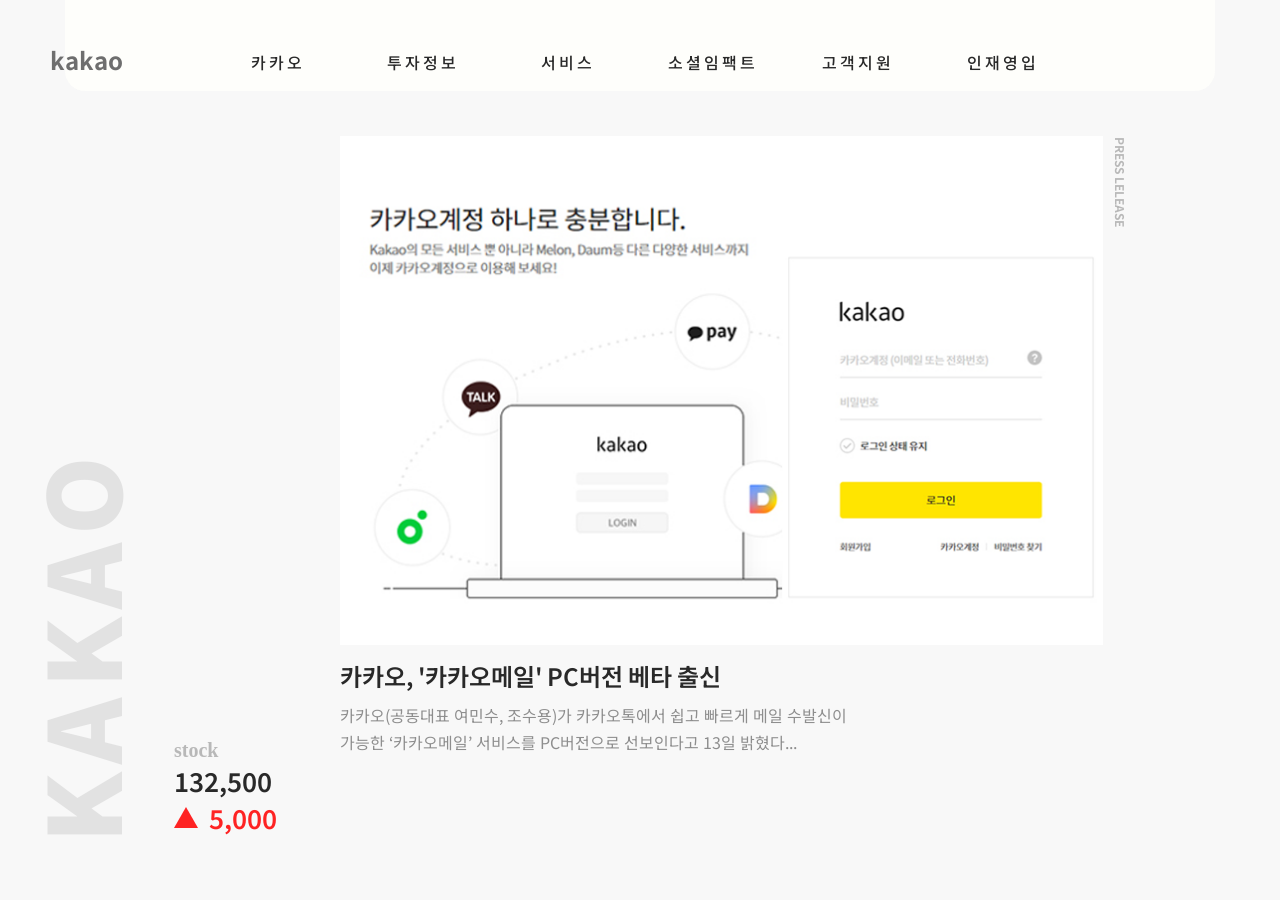
==== src/work/work_1/index.html @ d7a2483f "Add View link" ====
<!DOCTYPE html>
<html lang="en">
<head>
    <meta charset="UTF-8">
    <meta name="viewport" content="width=device-width, initial-scale=1.0">
    <link href="https://fonts.googleapis.com/css2?family=Noto+Sans+KR:wght@400;500;700;900&display=swap" rel="stylesheet">
    <link rel="stylesheet" href="css/default.css" type="text/css">
    <link rel="stylesheet" href="css/style.css" type="text/css">
    <script src="https://ajax.googleapis.com/ajax/libs/jquery/3.4.1/jquery.min.js"></script>
    <script src="script/data.js"></script>
    <script src="script/menu.js"></script>
    <script src="script/script.js"></script>
    <title></title>
</head>
<body>
    <container>
        <nav class = "menu_cont">
            <a href="javascript:void(0)" class="logo">
                <span>kakao</span>
            </a>
            <div class="menu_wrap">
                <ul class="menu_set">
                    <!-- Add menu tag -->
                </ul>
                <div class="menu_bg"></div>
            </div>
        </nav>
        <div class="main_cont">
            <div class="main_wrap">
                <section class = "tit_cont cont">
                    <div class="tit_wrap">
                        <span>KAKAO</span>
                    </div>
                    <div class="stok_wrap">
                        <div class="stok_txt_wrap">
                            <h1>stock</h1>
                            <span class = "ret">132,500</span>
                            <span class = "chg">5,000</span>
                        </div>
                    </div>
                </section>
                <section class = "pres_cont cont">
                    <div class="pres_wrap">
                        <div class="img_wrap">
                            <a href="javascript:void(0)">
                                <div class = "img_pres"></div>
                            </a>
                            <span class = "txt_pres">PRESS LELEASE</span>
                        </div>
                        <div class="txt_wrap">
                            <a href="javascript:void(0)">
                                <span class = "txt_tit">카카오, '카카오메일' PC버전 베타 출신</span>
                                <span class = "txt_det">
                                    카카오(공동대표 여민수, 조수용)가 카카오톡에서 쉽고 빠르게 메일 수발신이<br>
                                    가능한  ‘카카오메일’ 서비스를 PC버전으로 선보인다고 13일 밝혔다...</span>
                            </a>
                        </div>
                    </div>
                </section>
                <section class = "ser_tech_cont cont">
                    <div class="left_cont rl_cont">
                        <a href="javascript:void(0)">
                            <div class="ser_img1"></div>
                            <div class="ser_img2">
                                <div class="dia_wrap">
                                    <img class = "dia1" src="./img/dia1.png" alt="Dialog_1">
                                    <img class = "dia2" src="./img/dia2.png" alt="Dialog_2">
                                    <img class = "dia3" src="./img/dia3.png" alt="Dialog_3">
                                    <img class = "dia4" src="./img/dia4.png" alt="Dialog_4">
                                </div>
                            </div>
                        </a>
                        <span class = "txt_ser">SERVICE</span>
                    </div>
                    <div class="right_cont rl_cont">
                        <div class="right_wrap">
                            <div class="ser_txt_cont">
                                <div class="ser_txt">
                                    <a href="javascript:void(0)">
                                        <h1>사람과 세상, 그 이상을 연결하는 카톡</h1>
                                        <span>채팅은 물론 일정 관리, 송금, #검색 등 다양한 기능을<br>
                                            제공하는 카카오톡은 우리의 생활을 보다 편리하게 만들<br>
                                            어 주고 있습니다. 카카오톡을 통해 세상의 정보와 즐길<br>
                                            거리에 보다 가까이 ...</span>
                                    </a>
                                </div>
                            </div>
                            <div class="tech_cont">
                                <a href="javascript:void(0)">
                                    <h1 class = "tit">새로워진 카카오 tech를 소개합니다.</h1>
                                    <div class="tech_img">
                                        <div class="left ">
                                            <div class="top ">
                                                <div class="box ico1">
                                                    <div class="icon"></div>
                                                </div>
                                                <div class="box ico2">
                                                    <div class="icon"></div>
                                                </div>
                                            </div>
                                            <div class="bot ">
                                                <div class="icon">
                                                    <h1>innovating<br>by kakao</h1>
                                                </div>
                                            </div>
                                        </div>
                                        <div class="right ">
                                            <div class="icon">
                                                <div class="bg"></div>
                                            </div>
                                        </div>
                                    </div>
                                </a>
                                <span class = "txt_tech">TECH</span>
                            </div>
                        </div>
                    </div>
                </section>
                <section class = "soc_pri_cont cont">
                    <div class="soc_pri_wrap">
                        <div class="soc_cont">
                            <a href="javascript:void(0)">
                                <div class="img_soc"></div>
                                <div class="soc_txt">
                                    <h1>세계 행복의 날 기념, 같이가치 ‘안녕하세요’ 캠페인을 소개합니다.</h1>
                                    <span>'세계 행복의 날'이라는 기념일을 들어보신 적 있나요? 2012년 국제연합(UN)이 모든 사람들이 행복하게 살 수 있도록 전 세계가 함께<br>
                                        노력하자는 취지로 매년 3월 20일을 '세계 행복의 날'로 정했는데요...</span>
                                </div>
                            </a>
                            <div class="txt_soc">SOCIAL IMPACT</div>
                        </div>
                        <div class="pri_cont">
                            <a href="javascript:void(0)">
                                <div class="pri_txt">카카오는 데이터의 연결과 보호의 균형을<br>
                                    위해 언제나 최선을 다하겠습니다.</div>
                            </a>
                        </div>
                    </div>
                </section>
            </div>
        </div>
    </container>
</body>
</html>
---- src/work/work_1/css/default.css ----
.testline{border: 1px solid #f00;}
*{padding: 0; margin: 0; box-sizing: border-box;}

a,
a:link,
a:visited,
a:hover {color: #000; text-decoration: none; display: block;}

a.off{cursor: default;}

ul,
li{list-style: none;}

/* Center Align(position : absolute) */
.align_center{top: 0; bottom: 0; left: 0; right: 0; margin: auto;}
---- src/work/work_1/css/style.css ----
.line{border: 1px solid red;}
html{ scroll-behavior: smooth; height: 100%;}
body{ background: #f8f8f8; overflow: hidden; height: 100%;}
span{font-family: 'Noto Sans KR', sans-serif;}

/* menu */
.menu_cont{position: fixed; width: 100%; z-index: 20;}
.menu_cont .logo{display: block; position: absolute; left: 0; bottom: -7px; padding-left: 50px;}
.menu_cont .logo > span{font-family: 'Noto Sans KR', sans-serif; font-size: 1.5rem; color: #6e6e6e; font-weight: bold;}
.menu_cont .menu_wrap{width: 870px; min-width: 570px; height: 70px; margin: 0 auto; position: relative;}
.menu_cont .menu_wrap .menu_set{display: flex; width: 100%; height: 90px; padding-top: 30px;}
.menu_cont .menu_wrap .menu_set > li{display: inline-block; flex: 1; }
.menu_cont .menu_wrap .menu_set > li::before{content: ""; height: 1px; width: 140px; position: absolute; transform: translateX(-50%); left: 50%; bottom: 0;}
.menu_cont .menu_wrap .menu_set > li > a{display: block; position: relative; text-align: center; padding: 20px 0;}
.menu_cont .menu_wrap .menu_set > li > a > span{color: #292929; font-size: 1rem; font-weight: 500; letter-spacing: 3px;}
.menu_cont .menu_wrap .menu_set > li > .dept2{display: flex; position: absolute; width: 1150px; left: 50%; top: 90px; height: 0px; 
     transform: translateX(-50%); min-width: 760px; display: none; overflow: hidden; transition: height .2s;}
.menu_cont .menu_wrap .menu_set > li.on > .dept2{display: flex;}
.menu_cont .menu_wrap .menu_set > li > .dept2 > li{display: block; flex: 1;}
.menu_cont .menu_wrap .menu_set > li > .dept2 > li > a{position: relative; text-align: center; padding: 15px 0; cursor: default;}
.menu_cont .menu_wrap .menu_set > li > .dept2 > li > a > span{color: #292929; font-size: 0.93rem; font-weight: 500; letter-spacing: 3px;}
.menu_cont .menu_wrap .menu_set > li > .dept2 > li > .dept3 > li > a{position: relative; padding: 5px 0; text-align: center;}
.menu_cont .menu_wrap .menu_set > li > .dept2 > li > .dept3 > li > a > span{color: #808080; font-size: 0.87rem; font-weight: 500; letter-spacing: 3px; transition: all .3s;}
.menu_cont .menu_wrap .menu_set > li > .dept2 > li > .dept3 > li > a > span:hover{border-bottom: 1px solid #292929; color: #292929;}
.menu_cont .menu_wrap .menu_bg{width: 1150px; height: 91px; position: absolute; left: 50%; top: 0; z-index: -5;  background: #fefefb;
     border-radius: 0 0 20px 20px; transform: translateX(-50%); opacity: 0.9; min-width: 760px; transition: height .2s;}

.menu_cont .menu_wrap .menu_set > li > a::before{content: '';display: block; visibility: hidden; position : absolute; top: 0; left: 50%; transform: translateX(-50%); width: 0; height: 90%; border-bottom: 3px solid #292929; transition: width .3s;}
.menu_cont .menu_wrap .menu_set > li.on > a::before{width: 100%; visibility: visible;}

/* main container */
.main_cont{width: 100%; height: 100%; overflow: auto;}
.main_cont .main_wrap{width: 3600px; height: 100%; min-height: 856px; position: relative;}
/* .main_cont .main_wrap::after{content: "";display: block; position: absolute; width: 3600px; height: 800px; background: url("../img/line_bg.png") no-repeat 0 0;
      background-size: cover; z-index: -5; background-position-y: -200px; bottom: 0px;} */
.main_cont .main_wrap .cont{position: absolute; height: 100%; bottom: 0;}

/* - stok & title*/
.main_cont .main_wrap .tit_cont{width: 298px;}
.main_cont .main_wrap .tit_cont .tit_wrap{float: left; width: 50%; height: 100%; position: relative;}
.main_cont .main_wrap .tit_cont .tit_wrap > span{display: block; position: absolute; color: #292929; font-size: 6.25rem; font-weight: 900; opacity: 0.1; 
     letter-spacing: 10px; transform: rotate(-90deg); left: -120px; bottom: 183px;}
.main_cont .main_wrap .tit_cont .stok_wrap{float : left; width: 50%; height: 100%; position: relative;}
.main_cont .main_wrap .tit_cont .stok_wrap .stok_txt_wrap{position: absolute; bottom: 64px; left: 25px;}
.main_cont .main_wrap .tit_cont .stok_wrap .stok_txt_wrap > h1{color: #292929; opacity: 0.3; font-size: 1.25rem;}
.main_cont .main_wrap .tit_cont .stok_wrap .stok_txt_wrap > span{display: block; font-size: 1.625rem; font-weight: 600;}
.main_cont .main_wrap .tit_cont .stok_wrap .stok_txt_wrap .ret{color: #292929;}
.main_cont .main_wrap .tit_cont .stok_wrap .stok_txt_wrap .chg{color: #fe2323; position: relative; padding-left: 35px;}
.main_cont .main_wrap .tit_cont .stok_wrap .stok_txt_wrap .chg::after{content: ""; display: block; width: 0; height: 0; border-left: 12px solid transparent; 
     border-right: 12px solid transparent; border-bottom: 21px solid #fe2323; position: absolute; left: 0; bottom: 8px;}

/* - press release */
.main_cont .main_wrap .pres_cont{width: 768px; left: 340px;}
.main_cont .main_wrap .pres_cont .pres_wrap{position: absolute; bottom: 144px;}
.main_cont .main_wrap .pres_cont .pres_wrap .img_wrap{width: 763px; height: 513px; position :relative;}
.main_cont .main_wrap .pres_cont .pres_wrap .img_wrap .img_pres{height: 513px; background: url("../img/pressRelease_img.png") no-repeat 0 0; 
     background-size: contain; bottom: 0px;}
.main_cont .main_wrap .pres_cont .pres_wrap .img_wrap .txt_pres{display: block; position : absolute; transform: rotate(90deg); color: #292929; font-size: 0.75rem; 
     opacity: 0.3; font-weight: 700; top: 37px; right: -62px;}
.main_cont .main_wrap .pres_cont .pres_wrap .txt_wrap .txt_tit{display: block; color : #292929; font-size: 1.5rem; font-weight: 600; padding: 9px 0 9px 0;}
.main_cont .main_wrap .pres_cont .pres_wrap .txt_wrap .txt_det{display: block; color : #8e8e8e; font-weight: 400; line-height: 27px;}

/* service tech container */
.main_cont .main_wrap .ser_tech_cont{width: 964px; left: 1318px; visibility: hidden;}
.main_cont .main_wrap .ser_tech_cont .rl_cont{float: left; width: 50%; height: 100%; position: relative;}
.main_cont .main_wrap .ser_tech_cont .left_cont > a{height: 678px; width: 474px; position: absolute; bottom: 86px;}
.main_cont .main_wrap .ser_tech_cont .left_cont > a::before{content: ""; display: block; position: absolute; height: 678px; width: 474px; left: 0;}
.main_cont .main_wrap .ser_tech_cont .left_cont > a::after{content: ""; display: block; position: absolute; height: 373px; width: 197px; top: -33px; right: -92px; z-index: 5;}
.main_cont .main_wrap .ser_tech_cont .left_cont > a > .ser_img1{width: 100%; height: 100%; background: url("../img/service_img1.png") no-repeat 0 0; background-size: cover; z-index: -5;}
.main_cont .main_wrap .ser_tech_cont .left_cont > a > .ser_img2{position: absolute; height: 373px; width: 197px;
     background: url("../img/service_img2_bg.png") no-repeat 0 0; background-size: cover; top: -33px; right: -92px; overflow: hidden;}
.main_cont .main_wrap .ser_tech_cont .left_cont > a > .ser_img2 > .dia_wrap{width: 172px; height: 258px; position: absolute; top: 65px; left: 12px; overflow: hidden;}
.main_cont .main_wrap .ser_tech_cont .left_cont > a > .ser_img2 > .dia_wrap > img{position: absolute; opacity: 0;}
.main_cont .main_wrap .ser_tech_cont .left_cont > a > .ser_img2 > .dia_wrap > .dia1{height: 28px; top: 5px; left: 3px;}
.main_cont .main_wrap .ser_tech_cont .left_cont > a > .ser_img2 > .dia_wrap > .dia2{height: 19px; top: 40px; right: 0px;}
.main_cont .main_wrap .ser_tech_cont .left_cont > a > .ser_img2 > .dia_wrap > .dia3{height: 123px; top: 64px; right: 0px;}
.main_cont .main_wrap .ser_tech_cont .left_cont > a > .ser_img2 > .dia_wrap > .dia4{height: 31px; top: 192px; left: 3px;}
@keyframes expand-bounce {0%{transform: scale(0);} 70%{transform: scale(1.05);} 100%{transform: scale(1);}}
@keyframes ser_img1_ani{0%{opacity: 0; transform: translateX(-150px);} 100%{opacity: 1; transform: translateX(0);}}
@keyframes ser_img2_ani{0%{opacity: 0; transform: translateY(-90px);} 30%{opacity: 0; transform: translateY(-90px);} 100%{opacity: 1; transform: translateY(0);}}

.main_cont .main_wrap .ser_tech_cont .left_cont .txt_ser{display: block; position: absolute; bottom: 60px; left: 0; color: #292929; font-size: 0.75rem; 
     opacity: 0.3; font-weight: 700; }
.main_cont .main_wrap .ser_tech_cont .right_cont .right_wrap{position: absolute; bottom: 86px;}
.main_cont .main_wrap .ser_tech_cont .right_cont .ser_txt_cont{padding: 0 0 160px 105px;}
.main_cont .main_wrap .ser_tech_cont .right_cont .ser_txt_cont .ser_txt > a > h1{color: #292929; letter-spacing: -2px; padding-bottom: 18px; font-weight: 600;text-align: center;}
.main_cont .main_wrap .ser_tech_cont .right_cont .ser_txt_cont .ser_txt > a > span{color: #8e8e8e; display: block; line-height: 27px; font-weight: 400;}    
.main_cont .main_wrap .ser_tech_cont .right_cont .tech_cont{padding-left: 105px;}
.main_cont .main_wrap .ser_tech_cont .right_cont .tech_cont > a{ visibility: hidden;}
.main_cont .main_wrap .ser_tech_cont .right_cont .tech_cont > a > .tit{color: #292929; letter-spacing: -2px; padding-bottom: 15px}
.main_cont .main_wrap .ser_tech_cont .right_cont .tech_cont > a > .tech_img{width: 375px; height: 314px; border-radius: 25px; font-size: 0; padding : 20px 10px;
     position: relative;  box-sizing: border-box; background: url("../img/tech_bg.jpg") no-repeat 0 0;}
.main_cont .main_wrap .ser_tech_cont .right_cont .tech_cont > a > .tech_img .icon{position : absolute; left : 50%; top: 50%; transform: translate(-50%,-50%); border-radius: 30px; overflow: hidden;}
.main_cont .main_wrap .ser_tech_cont .right_cont .tech_cont > a > .tech_img .icon::after{content: ""; display: block; width: 55px; height: 55px; 
    position: absolute; top: 50%; left: 50%; transform: translate(-50%,-50%);}
.main_cont .main_wrap .ser_tech_cont .right_cont .tech_cont > a > .tech_img .icon::before{content: ''; display: block; height: 100%; background: #000; opacity: 0.5;}
.main_cont .main_wrap .ser_tech_cont .right_cont .tech_cont > a > .tech_img > .left{display: block; width : 65%; height : 100%; float: left;}
.main_cont .main_wrap .ser_tech_cont .right_cont .tech_cont > a > .tech_img > .left > .top{height : 50%;}
.main_cont .main_wrap .ser_tech_cont .right_cont .tech_cont > a > .tech_img > .left > .top > .box{display : inline-block; width:49%; height : 100%; position : relative;}
.main_cont .main_wrap .ser_tech_cont .right_cont .tech_cont > a > .tech_img > .left > .top > .box > .icon{width : 80%; height: 75%;  top : 53%;}
.main_cont .main_wrap .ser_tech_cont .right_cont .tech_cont > a > .tech_img > .left > .top > .box.ico1 > .icon::after{background: url("../img/tech_growth.png") no-repeat 0 0; background-size: contain; top: 59%;}
.main_cont .main_wrap .ser_tech_cont .right_cont .tech_cont > a > .tech_img > .left > .top > .box.ico2 > .icon::after{background: url("../img/tech_value.png") no-repeat 0 0; background-size: contain; }
.main_cont .main_wrap .ser_tech_cont .right_cont .tech_cont > a > .tech_img > .left > .bot{height : 50%; position: relative;}
.main_cont .main_wrap .ser_tech_cont .right_cont .tech_cont > a > .tech_img > .left > .bot > .icon{width : 90%; height: 75%;}
.main_cont .main_wrap .ser_tech_cont .right_cont .tech_cont > a > .tech_img > .left > .bot > .icon::after{background: url("../img/tech_share.png") no-repeat 0 0; background-size: contain;
    width: 45px; height: 45px; left: 25%;}
.main_cont .main_wrap .ser_tech_cont .right_cont .tech_cont > a > .tech_img > .left > .bot > .icon > h1{color: #fff; font-size: 1.05rem; display: block; position: absolute; right: -13px;
    top: 47%; transform: translate(-50%,-50%);}
.main_cont .main_wrap .ser_tech_cont .right_cont .tech_cont > a > .tech_img > .right{display: block; width : 33%; height : 100%; float: left; position : relative;}
.main_cont .main_wrap .ser_tech_cont .right_cont .tech_cont > a > .tech_img > .right > .icon{width : 90%; height: 85%;}
.main_cont .main_wrap .ser_tech_cont .right_cont .tech_cont > a > .tech_img > .right > .icon::after{background: url("../img/tech_technology.png") no-repeat 0 0; background-size: contain; 
    width: 65px; height: 65px; top: 75%; left: 58%;}
.main_cont .main_wrap .ser_tech_cont .right_cont .tech_cont > a > .tech_img > .right > .icon > .bg{background: #fff; width: 100%; position: absolute; bottom: 0; height: 0%; animation: tech_ani 4s infinite;}
.main_cont .main_wrap .ser_tech_cont .right_cont .tech_cont .txt_tech{display: block; position: absolute; bottom: -23px; left: 105px; color: #292929; font-size: 0.75rem; 
     opacity: 0.3; font-weight: 700;}
@keyframes tech_ani{0%{height: 0%;}  50%{height: 100%;} 100%{height : 0%;}}
@keyframes left_ani{0%{opacity: 0; transform: translateX(-80px);} 100%{opacity: 1; transform: translateX(0);}}
@keyframes right_ani{0%{opacity: 0; transform: translateX(80px);} 100%{opacity: 1; transform: translateX(0);}}

/* social container */
.main_cont .main_wrap .soc_pri_cont{width: 900px; left: 2551px; visibility: hidden;}
.main_cont .main_wrap .soc_pri_cont .soc_pri_wrap{position: absolute; bottom: 84px;}
.main_cont .main_wrap .soc_pri_cont .soc_pri_wrap .soc_cont .txt_soc{display: block; position: absolute; top: -25px; left: 0; color: #292929; font-size: 0.75rem; 
     opacity: 0.3; font-weight: 700;}
.main_cont .main_wrap .soc_pri_cont .soc_pri_wrap .soc_cont > a::before{content: ""; display: block; position: absolute; width: 898px; height: 450px; top: 0;}
.main_cont .main_wrap .soc_pri_cont .soc_pri_wrap .soc_cont > a > .img_soc{width: 898px; height: 450px; background: url("../img/socialimpact_img1.png") no-repeat 0 0; background-size: contain;}
.main_cont .main_wrap .soc_pri_cont .soc_pri_wrap .soc_cont > a > .soc_txt{padding-top: 15px;}
.main_cont .main_wrap .soc_pri_cont .soc_pri_wrap .soc_cont > a > .soc_txt > h1{color: #292929; letter-spacing: -2px; padding-bottom: 10px; font-weight: 600;}
.main_cont .main_wrap .soc_pri_cont .soc_pri_wrap .soc_cont > a > .soc_txt > span{color: #8e8e8e; display: block; line-height: 27px; font-weight: 400;}
.main_cont .main_wrap .soc_pri_cont .soc_pri_wrap .pri_cont{position: relative; padding: 78px 0 0 605px;}
.main_cont .main_wrap .soc_pri_cont .soc_pri_wrap .pri_cont > a::before{content: ""; display: block; position: absolute; width: 34px; height: 40px;
      background: url("../img/pri_icon.png") no-repeat 0 0; background-size: cover; right: 305px; bottom: -1px;}
.main_cont .main_wrap .soc_pri_cont .soc_pri_wrap .pri_cont > a > .pri_txt{color: #292929; font-weight: 600;}
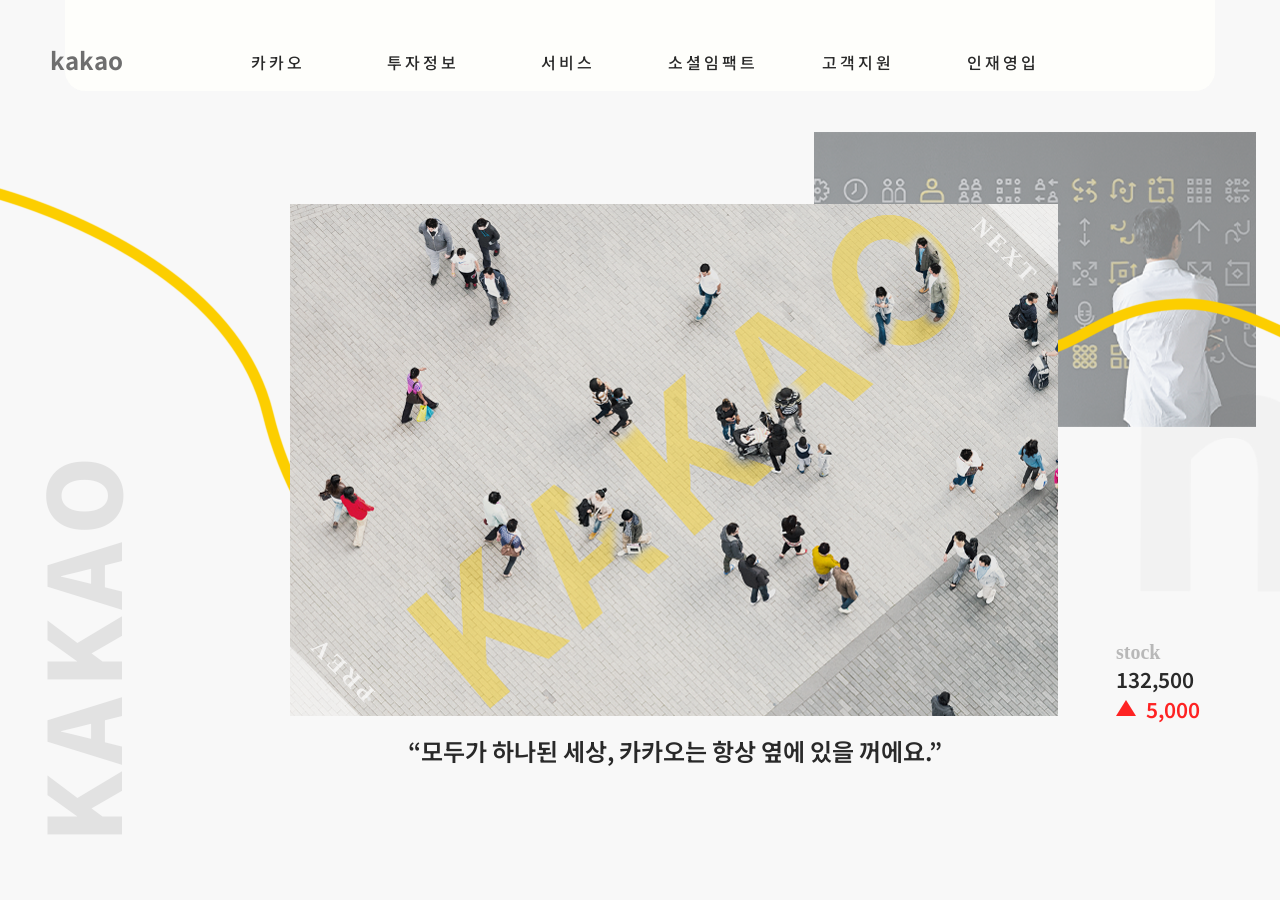
==== commit 3ab7199c: "Fix kakao page & title text animation" ====
--- a/src/work/work_1/index.html
+++ b/src/work/work_1/index.html
@@ -10,6 +10,7 @@
     <script src="script/data.js"></script>
     <script src="script/menu.js"></script>
     <script src="script/script.js"></script>
+    <script src="script/main_slider.js"></script>
     <title></title>
 </head>
 <body>
@@ -31,12 +32,33 @@
                     <div class="tit_wrap">
                         <span>KAKAO</span>
                     </div>
+                </section>
+                <section class = "int_cont cont">
+                    <div class="int_wrap">
+                        <a href="javascript:void(0)" class = "lbtn btn"></a>
+                        <a href="javascript:void(0)" class = "rbtn btn"></a>
+                        <a href="javascript:void(0)">
+                            <div class="img_wrap dp0 ty0">
+                                <div class="img_int"></div>
+                            </div>
+                            <div class="img_wrap dp1 ty1">
+                                <div class="img_int"></div>
+                            </div>
+                            <div class="img_wrap dp2 ty2">
+                                <div class="img_int"></div>
+                            </div>
+                            <div class="img_wrap dp3 ty3">
+                                <div class="img_int"></div>
+                            </div>
+                            <div class="txt_wrap">
+                                <span class="txt_tit">“모두가 하나된 세상, 카카오는 항상 옆에 있을 꺼에요.”</span>
+                            </div>
+                        </a>
+                    </div>
                     <div class="stok_wrap">
-                        <div class="stok_txt_wrap">
-                            <h1>stock</h1>
-                            <span class = "ret">132,500</span>
-                            <span class = "chg">5,000</span>
-                        </div>
+                        <h1>stock</h1>
+                        <span class = "ret">132,500</span>
+                        <span class = "chg">5,000</span>
                     </div>
                 </section>
                 <section class = "pres_cont cont">
--- a/src/work/work_1/css/style.css
+++ b/src/work/work_1/css/style.css
@@ -30,10 +30,56 @@
 
 /* main container */
 .main_cont{width: 100%; height: 100%; overflow: auto;}
-.main_cont .main_wrap{width: 3600px; height: 100%; min-height: 856px; position: relative;}
+.main_cont .main_wrap{width: 4703px; height: 100%; min-height: 856px; position: relative;}
 /* .main_cont .main_wrap::after{content: "";display: block; position: absolute; width: 3600px; height: 800px; background: url("../img/line_bg.png") no-repeat 0 0;
       background-size: cover; z-index: -5; background-position-y: -200px; bottom: 0px;} */
 .main_cont .main_wrap .cont{position: absolute; height: 100%; bottom: 0;}
+.main_cont .main_wrap::before,
+.main_cont .main_wrap::after{content: ""; display: block; width: 100%; height: 558px; position : absolute; }
+.main_cont .main_wrap::before{bottom: 155px; left: 0; background: url("../img/line_bg.png") no-repeat 0 0;}
+.main_cont .main_wrap::after{width: 4000px; bottom: 20px; left: 350px; background: url("../img/txt_bg.png") no-repeat 0 0;
+      background-size: contain; opacity: 0.55; z-index: -5;}
+
+/* - introduce */
+.main_cont .main_wrap .int_cont{width: 770px; left: 290px;}
+.main_cont .main_wrap .int_cont .int_wrap{position : absolute; bottom: 130px;}
+.main_cont .main_wrap .int_cont .int_wrap .btn{position: absolute; display: block; width: 70px; height: 70px; z-index: 20;}
+.main_cont .main_wrap .int_cont .int_wrap .btn.lbtn{left : 0px; top: -124px;}
+.main_cont .main_wrap .int_cont .int_wrap .btn.rbtn{left: 697px; top: -566px;}
+.main_cont .main_wrap .int_cont .int_wrap > a{position: absolute; top: -566px;}
+.main_cont .main_wrap .int_cont .int_wrap > a > .img_wrap{position: absolute; transition: all .5s;}
+.main_cont .main_wrap .int_cont .int_wrap > a > .img_wrap.dp0{width: 900px; height: 600px; top: 72px; left : -280px; opacity: 0; z-index: -5;}
+.main_cont .main_wrap .int_cont .int_wrap > a > .img_wrap.dp1{width: 768px; height: 512px; top: 0; left : 0; opacity: 1; z-index: 0;}
+.main_cont .main_wrap .int_cont .int_wrap > a > .img_wrap.dp1::after,
+.main_cont .main_wrap .int_cont .int_wrap > a > .img_wrap.dp1::before{content: ""; display: block; position: absolute; color: #000; z-index: 10;  opacity: .6;}
+.main_cont .main_wrap .int_cont .int_wrap > a > .img_wrap.dp1::after,
+.main_cont .main_wrap .int_cont .int_wrap > a > .img_wrap.dp1::after{right: 0; top: 0; border-top: 35px solid #fff; border-bottom: 35px solid transparent; 
+     border-right: 35px solid #fff; border-left: 35px solid  transparent;}
+.main_cont .main_wrap .int_cont .int_wrap > a > .img_wrap.dp1::before{left: 0; bottom: 0; border-top: 35px solid transparent; border-bottom: 35px solid #fff;
+     border-right: 35px solid transparent; border-left: 35px solid  #fff;}
+.main_cont .main_wrap .int_cont .int_wrap > a > .img_wrap.dp1 .img_int::before,
+.main_cont .main_wrap .int_cont .int_wrap > a > .img_wrap.dp1 .img_int::after{display: block; position: absolute; color: #fff; opacity: .7; font-size: 1.5rem; font-weight: 600;}
+.main_cont .main_wrap .int_cont .int_wrap > a > .img_wrap.dp1 .img_int::before{content: "NEXT"; right : 11px; top : 34px; transform: rotate(45deg); letter-spacing: 4px;}
+.main_cont .main_wrap .int_cont .int_wrap > a > .img_wrap.dp1 .img_int::after{content: "PREV"; left: 11px; bottom: 34px; transform: rotate(-135deg); letter-spacing: 4px;}
+.main_cont .main_wrap .int_cont .int_wrap > a > .img_wrap.dp2{width: 442px; height: 295px; top: -72px; left: 524px; opacity: .5; z-index: -5;}
+.main_cont .main_wrap .int_cont .int_wrap > a > .img_wrap.dp3{width: 340px; height: 227px; top: -130px; left: 700px; opacity: 0; z-index: -10;}
+.main_cont .main_wrap .int_cont .int_wrap > a > .img_wrap.ty0 .img_int{background: url("../img/main_bg_ty4.png") no-repeat 0 0; background-size: contain;}
+.main_cont .main_wrap .int_cont .int_wrap > a > .img_wrap.ty1 .img_int{background: url("../img/main_bg_ty1.png") no-repeat 0 0; background-size: contain;}
+.main_cont .main_wrap .int_cont .int_wrap > a > .img_wrap.ty2 .img_int{background: url("../img/main_bg_ty2.png") no-repeat 0 0; background-size: contain;}
+.main_cont .main_wrap .int_cont .int_wrap > a > .img_wrap.ty3 .img_int{background: url("../img/main_bg_ty3.png") no-repeat 0 0; background-size: contain;}
+.main_cont .main_wrap .int_cont .int_wrap > a > .img_wrap .img_int{height: 100%;}
+.main_cont .main_wrap .int_cont .int_wrap > a > .txt_wrap{position: absolute; width: 770px; top: 512px;}
+.main_cont .main_wrap .int_cont .int_wrap > a > .txt_wrap .txt_tit{display: block; color : #292929; font-size: 1.5rem; font-weight: 600; padding: 17px 0; text-align: center;}
+.main_cont .main_wrap .int_cont .int_wrap > a > .txt_wrap .txt_tit.on{animation: mtxt_ani 1s;}
+@keyframes mtxt_ani{0%{transform: translateX(120px); opacity: 0;} 60%{transform: translateX(-5px);} 100%{transform: translateX(0); opacity: 1;}}
+
+.main_cont .main_wrap .int_cont .stok_wrap {position: absolute; bottom: 176px; right: -140px;}
+.main_cont .main_wrap .int_cont .stok_wrap > h1{color: #292929; opacity: 0.3; font-size: 1.25rem;}
+.main_cont .main_wrap .int_cont .stok_wrap > span{display: block; font-size: 1.3rem; font-weight: 600;}
+.main_cont .main_wrap .int_cont .stok_wrap .ret{color: #292929;}
+.main_cont .main_wrap .int_cont .stok_wrap .chg{color: #fe2323; position: relative; padding-left: 30px;}
+.main_cont .main_wrap .int_cont .stok_wrap .chg::after{content: ""; display: block; width: 0; height: 0; border-left: 10px solid transparent; 
+     border-right: 10px solid transparent; border-bottom: 16px solid #fe2323; position: absolute; left: 0; bottom: 8px;}
 
 /* - stok & title*/
 .main_cont .main_wrap .tit_cont{width: 298px;}
@@ -50,31 +96,34 @@
      border-right: 12px solid transparent; border-bottom: 21px solid #fe2323; position: absolute; left: 0; bottom: 8px;}
 
 /* - press release */
-.main_cont .main_wrap .pres_cont{width: 768px; left: 340px;}
+.main_cont .main_wrap .pres_cont{width: 768px; left: 1443px;} 
+/* .main_cont .main_wrap .pres_cont{width: 768px; left: 340px;}  */
 .main_cont .main_wrap .pres_cont .pres_wrap{position: absolute; bottom: 144px;}
 .main_cont .main_wrap .pres_cont .pres_wrap .img_wrap{width: 763px; height: 513px; position :relative;}
 .main_cont .main_wrap .pres_cont .pres_wrap .img_wrap .img_pres{height: 513px; background: url("../img/pressRelease_img.png") no-repeat 0 0; 
-     background-size: contain; bottom: 0px;}
+     background-size: contain;}
 .main_cont .main_wrap .pres_cont .pres_wrap .img_wrap .txt_pres{display: block; position : absolute; transform: rotate(90deg); color: #292929; font-size: 0.75rem; 
      opacity: 0.3; font-weight: 700; top: 37px; right: -62px;}
 .main_cont .main_wrap .pres_cont .pres_wrap .txt_wrap .txt_tit{display: block; color : #292929; font-size: 1.5rem; font-weight: 600; padding: 9px 0 9px 0;}
 .main_cont .main_wrap .pres_cont .pres_wrap .txt_wrap .txt_det{display: block; color : #8e8e8e; font-weight: 400; line-height: 27px;}
 
 /* service tech container */
-.main_cont .main_wrap .ser_tech_cont{width: 964px; left: 1318px; visibility: hidden;}
+.main_cont .main_wrap .ser_tech_cont{width: 964px; left: 2421px; visibility: hidden;}
+/* .main_cont .main_wrap .ser_tech_cont{width: 964px; left: 1318px; visibility: hidden;} */
 .main_cont .main_wrap .ser_tech_cont .rl_cont{float: left; width: 50%; height: 100%; position: relative;}
-.main_cont .main_wrap .ser_tech_cont .left_cont > a{height: 678px; width: 474px; position: absolute; bottom: 86px;}
-.main_cont .main_wrap .ser_tech_cont .left_cont > a::before{content: ""; display: block; position: absolute; height: 678px; width: 474px; left: 0;}
-.main_cont .main_wrap .ser_tech_cont .left_cont > a::after{content: ""; display: block; position: absolute; height: 373px; width: 197px; top: -33px; right: -92px; z-index: 5;}
-.main_cont .main_wrap .ser_tech_cont .left_cont > a > .ser_img1{width: 100%; height: 100%; background: url("../img/service_img1.png") no-repeat 0 0; background-size: cover; z-index: -5;}
-.main_cont .main_wrap .ser_tech_cont .left_cont > a > .ser_img2{position: absolute; height: 373px; width: 197px;
-     background: url("../img/service_img2_bg.png") no-repeat 0 0; background-size: cover; top: -33px; right: -92px; overflow: hidden;}
-.main_cont .main_wrap .ser_tech_cont .left_cont > a > .ser_img2 > .dia_wrap{width: 172px; height: 258px; position: absolute; top: 65px; left: 12px; overflow: hidden;}
+.main_cont .main_wrap .ser_tech_cont .left_cont > a{height: 610px; width: 474px; position: absolute; bottom: 86px;}
+.main_cont .main_wrap .ser_tech_cont .left_cont > a::before{content: ""; display: block; position: absolute; height: 613px; width: 474px; left: 0;}
+.main_cont .main_wrap .ser_tech_cont .left_cont > a::after{content: ""; display: block; position: absolute; height: 451px; width: 238px; top: -98px; right: -92px; z-index: 5;}
+.main_cont .main_wrap .ser_tech_cont .left_cont > a > .ser_img1{width: 100%; height: 100%; background: url("../img/service_img1.png") no-repeat 0 0; background-size: cover; 
+     z-index: -5; background-position-y : -65px; position: relative;}
+.main_cont .main_wrap .ser_tech_cont .left_cont > a > .ser_img2{position: absolute; height: 451px; width: 238px;
+     background: url("../img/service_img2_bg.png") no-repeat 0 0; background-size: cover; top: -98px; right: -92px; overflow: hidden;}
+.main_cont .main_wrap .ser_tech_cont .left_cont > a > .ser_img2 > .dia_wrap{width: 210px; height: 329px; position: absolute; top: 65px; left: 15px; overflow: hidden;}
 .main_cont .main_wrap .ser_tech_cont .left_cont > a > .ser_img2 > .dia_wrap > img{position: absolute; opacity: 0;}
-.main_cont .main_wrap .ser_tech_cont .left_cont > a > .ser_img2 > .dia_wrap > .dia1{height: 28px; top: 5px; left: 3px;}
-.main_cont .main_wrap .ser_tech_cont .left_cont > a > .ser_img2 > .dia_wrap > .dia2{height: 19px; top: 40px; right: 0px;}
-.main_cont .main_wrap .ser_tech_cont .left_cont > a > .ser_img2 > .dia_wrap > .dia3{height: 123px; top: 64px; right: 0px;}
-.main_cont .main_wrap .ser_tech_cont .left_cont > a > .ser_img2 > .dia_wrap > .dia4{height: 31px; top: 192px; left: 3px;}
+.main_cont .main_wrap .ser_tech_cont .left_cont > a > .ser_img2 > .dia_wrap > .dia1{height: 40px; top: 16px; left: 3px;}
+.main_cont .main_wrap .ser_tech_cont .left_cont > a > .ser_img2 > .dia_wrap > .dia2{height: 28px; top: 65px; right: 0px;}
+.main_cont .main_wrap .ser_tech_cont .left_cont > a > .ser_img2 > .dia_wrap > .dia3{height: 164px; top: 99px; right: 3px;}
+.main_cont .main_wrap .ser_tech_cont .left_cont > a > .ser_img2 > .dia_wrap > .dia4{height: 41px; top: 268px; left: 3px;}
 @keyframes expand-bounce {0%{transform: scale(0);} 70%{transform: scale(1.05);} 100%{transform: scale(1);}}
 @keyframes ser_img1_ani{0%{opacity: 0; transform: translateX(-150px);} 100%{opacity: 1; transform: translateX(0);}}
 @keyframes ser_img2_ani{0%{opacity: 0; transform: translateY(-90px);} 30%{opacity: 0; transform: translateY(-90px);} 100%{opacity: 1; transform: translateY(0);}}
@@ -82,7 +131,7 @@
 .main_cont .main_wrap .ser_tech_cont .left_cont .txt_ser{display: block; position: absolute; bottom: 60px; left: 0; color: #292929; font-size: 0.75rem; 
      opacity: 0.3; font-weight: 700; }
 .main_cont .main_wrap .ser_tech_cont .right_cont .right_wrap{position: absolute; bottom: 86px;}
-.main_cont .main_wrap .ser_tech_cont .right_cont .ser_txt_cont{padding: 0 0 160px 105px;}
+.main_cont .main_wrap .ser_tech_cont .right_cont .ser_txt_cont{padding: 0 0 94px 105px;}
 .main_cont .main_wrap .ser_tech_cont .right_cont .ser_txt_cont .ser_txt > a > h1{color: #292929; letter-spacing: -2px; padding-bottom: 18px; font-weight: 600;text-align: center;}
 .main_cont .main_wrap .ser_tech_cont .right_cont .ser_txt_cont .ser_txt > a > span{color: #8e8e8e; display: block; line-height: 27px; font-weight: 400;}    
 .main_cont .main_wrap .ser_tech_cont .right_cont .tech_cont{padding-left: 105px;}
@@ -118,12 +167,14 @@
 @keyframes right_ani{0%{opacity: 0; transform: translateX(80px);} 100%{opacity: 1; transform: translateX(0);}}
 
 /* social container */
-.main_cont .main_wrap .soc_pri_cont{width: 900px; left: 2551px; visibility: hidden;}
+.main_cont .main_wrap .soc_pri_cont{width: 900px; left: 3654px; visibility: hidden;}
+/* .main_cont .main_wrap .soc_pri_cont{width: 900px; left: 2551px; visibility: hidden;} */
 .main_cont .main_wrap .soc_pri_cont .soc_pri_wrap{position: absolute; bottom: 84px;}
 .main_cont .main_wrap .soc_pri_cont .soc_pri_wrap .soc_cont .txt_soc{display: block; position: absolute; top: -25px; left: 0; color: #292929; font-size: 0.75rem; 
      opacity: 0.3; font-weight: 700;}
 .main_cont .main_wrap .soc_pri_cont .soc_pri_wrap .soc_cont > a::before{content: ""; display: block; position: absolute; width: 898px; height: 450px; top: 0;}
-.main_cont .main_wrap .soc_pri_cont .soc_pri_wrap .soc_cont > a > .img_soc{width: 898px; height: 450px; background: url("../img/socialimpact_img1.png") no-repeat 0 0; background-size: contain;}
+.main_cont .main_wrap .soc_pri_cont .soc_pri_wrap .soc_cont > a > .img_soc{width: 898px; height: 450px; background: url("../img/socialimpact_img1.png") no-repeat 0 0; 
+     background-size: contain; position: relative; z-index: -5;}
 .main_cont .main_wrap .soc_pri_cont .soc_pri_wrap .soc_cont > a > .soc_txt{padding-top: 15px;}
 .main_cont .main_wrap .soc_pri_cont .soc_pri_wrap .soc_cont > a > .soc_txt > h1{color: #292929; letter-spacing: -2px; padding-bottom: 10px; font-weight: 600;}
 .main_cont .main_wrap .soc_pri_cont .soc_pri_wrap .soc_cont > a > .soc_txt > span{color: #8e8e8e; display: block; line-height: 27px; font-weight: 400;}
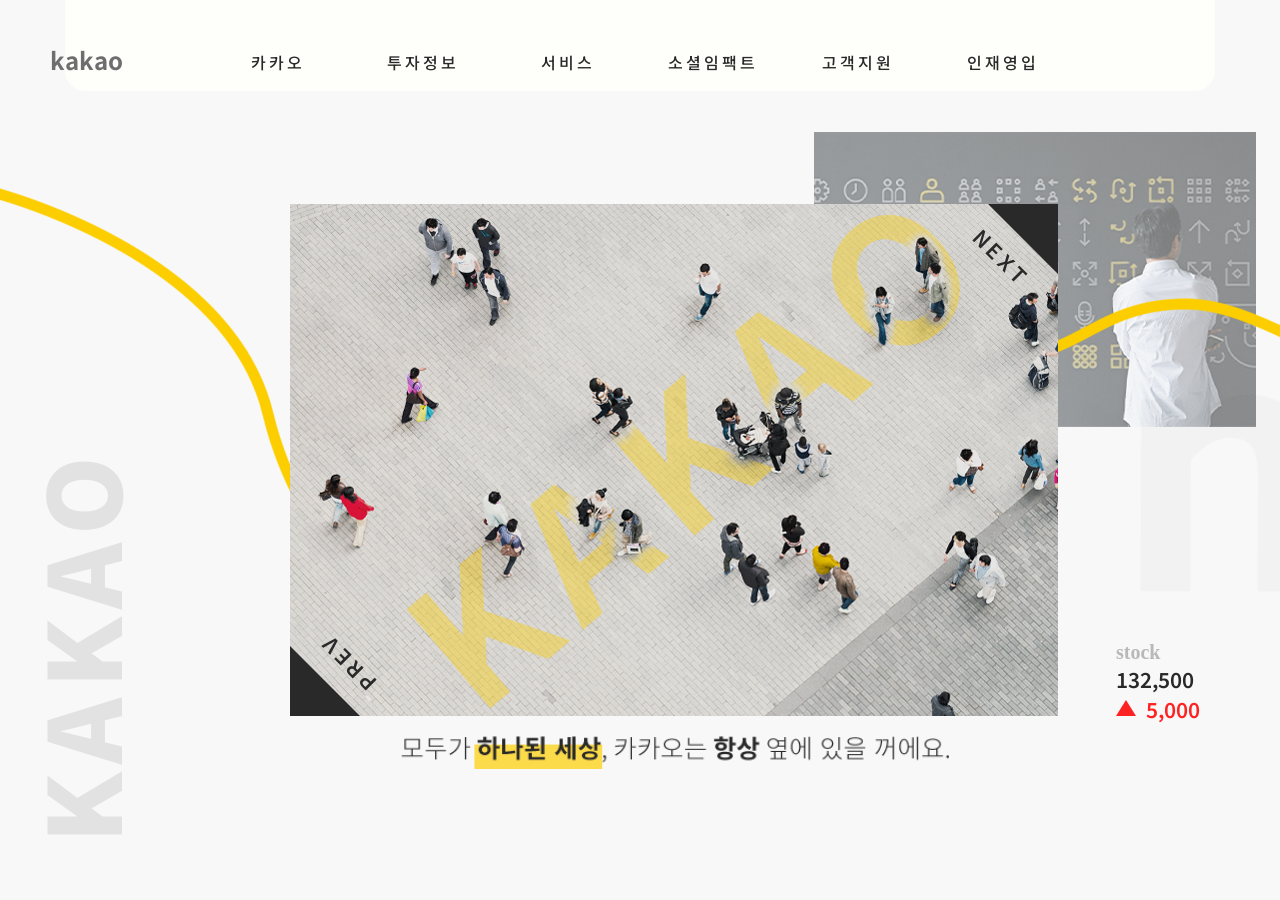
==== commit 9104c4d2: "Fix about class advice" ====
--- a/src/work/work_1/index.html
+++ b/src/work/work_1/index.html
@@ -39,19 +39,27 @@
                         <a href="javascript:void(0)" class = "rbtn btn"></a>
                         <a href="javascript:void(0)">
                             <div class="img_wrap dp0 ty0">
+                                <span class = "top"></span>
+                                <span class = "bot"></span>
                                 <div class="img_int"></div>
                             </div>
                             <div class="img_wrap dp1 ty1">
+                                <span class = "top"></span>
+                                <span class = "bot"></span>
                                 <div class="img_int"></div>
                             </div>
                             <div class="img_wrap dp2 ty2">
+                                <span class = "top"></span>
+                                <span class = "bot"></span>
                                 <div class="img_int"></div>
                             </div>
                             <div class="img_wrap dp3 ty3">
+                                <span class = "top"></span>
+                                <span class = "bot"></span>
                                 <div class="img_int"></div>
                             </div>
                             <div class="txt_wrap">
-                                <span class="txt_tit">“모두가 하나된 세상, 카카오는 항상 옆에 있을 꺼에요.”</span>
+                                <img class="txt_tit" src="img/txt_page1.png"></img>
                             </div>
                         </a>
                     </div>
--- a/src/work/work_1/css/style.css
+++ b/src/work/work_1/css/style.css
@@ -50,17 +50,28 @@
 .main_cont .main_wrap .int_cont .int_wrap > a > .img_wrap{position: absolute; transition: all .5s;}
 .main_cont .main_wrap .int_cont .int_wrap > a > .img_wrap.dp0{width: 900px; height: 600px; top: 72px; left : -280px; opacity: 0; z-index: -5;}
 .main_cont .main_wrap .int_cont .int_wrap > a > .img_wrap.dp1{width: 768px; height: 512px; top: 0; left : 0; opacity: 1; z-index: 0;}
-.main_cont .main_wrap .int_cont .int_wrap > a > .img_wrap.dp1::after,
-.main_cont .main_wrap .int_cont .int_wrap > a > .img_wrap.dp1::before{content: ""; display: block; position: absolute; color: #000; z-index: 10;  opacity: .6;}
-.main_cont .main_wrap .int_cont .int_wrap > a > .img_wrap.dp1::after,
-.main_cont .main_wrap .int_cont .int_wrap > a > .img_wrap.dp1::after{right: 0; top: 0; border-top: 35px solid #fff; border-bottom: 35px solid transparent; 
+.main_cont .main_wrap .int_cont .int_wrap > a > .img_wrap.dp1 .top,
+.main_cont .main_wrap .int_cont .int_wrap > a > .img_wrap.dp1 .bot{display: block; position: absolute; color: #000; z-index: 10;}
+.main_cont .main_wrap .int_cont .int_wrap > a > .img_wrap.dp1 .top{right: 0; top: 0; border-top: 35px solid #fff; border-bottom: 35px solid transparent; 
      border-right: 35px solid #fff; border-left: 35px solid  transparent;}
-.main_cont .main_wrap .int_cont .int_wrap > a > .img_wrap.dp1::before{left: 0; bottom: 0; border-top: 35px solid transparent; border-bottom: 35px solid #fff;
+.main_cont .main_wrap .int_cont .int_wrap > a > .img_wrap.dp1 .bot{left: 0; bottom: 0; border-top: 35px solid transparent; border-bottom: 35px solid #fff;
      border-right: 35px solid transparent; border-left: 35px solid  #fff;}
-.main_cont .main_wrap .int_cont .int_wrap > a > .img_wrap.dp1 .img_int::before,
-.main_cont .main_wrap .int_cont .int_wrap > a > .img_wrap.dp1 .img_int::after{display: block; position: absolute; color: #fff; opacity: .7; font-size: 1.5rem; font-weight: 600;}
-.main_cont .main_wrap .int_cont .int_wrap > a > .img_wrap.dp1 .img_int::before{content: "NEXT"; right : 11px; top : 34px; transform: rotate(45deg); letter-spacing: 4px;}
-.main_cont .main_wrap .int_cont .int_wrap > a > .img_wrap.dp1 .img_int::after{content: "PREV"; left: 11px; bottom: 34px; transform: rotate(-135deg); letter-spacing: 4px;}
+
+
+.main_cont .main_wrap .int_cont .int_wrap > a > .img_wrap.dp1.ty0 .top,
+.main_cont .main_wrap .int_cont .int_wrap > a > .img_wrap.dp1.ty1 .top{border-right-color: #292929; border-top-color: #292929;}
+.main_cont .main_wrap .int_cont .int_wrap > a > .img_wrap.dp1.ty0 .bot,
+.main_cont .main_wrap .int_cont .int_wrap > a > .img_wrap.dp1.ty1 .bot{border-left-color: #292929; border-bottom-color: #292929;}
+.main_cont .main_wrap .int_cont .int_wrap > a > .img_wrap.dp1.ty0 .top::before,
+.main_cont .main_wrap .int_cont .int_wrap > a > .img_wrap.dp1.ty0 .bot::after,
+.main_cont .main_wrap .int_cont .int_wrap > a > .img_wrap.dp1.ty1 .top::before,
+.main_cont .main_wrap .int_cont .int_wrap > a > .img_wrap.dp1.ty1 .bot::after{color: #292929;}
+
+.main_cont .main_wrap .int_cont .int_wrap > a > .img_wrap.dp1 .top::before,
+.main_cont .main_wrap .int_cont .int_wrap > a > .img_wrap.dp1 .bot::after{display: block; position: absolute; font-size: 1.3rem; font-weight: 600; color: #fff;}
+.main_cont .main_wrap .int_cont .int_wrap > a > .img_wrap.dp1 .top::before{content: "NEXT"; right : -13px; top : 3px; transform: rotate(45deg); letter-spacing: 4px;}
+.main_cont .main_wrap .int_cont .int_wrap > a > .img_wrap.dp1 .bot::after{content: "PREV"; left: -13px; bottom: 3px; transform: rotate(-135deg); letter-spacing: 4px;}
+
 .main_cont .main_wrap .int_cont .int_wrap > a > .img_wrap.dp2{width: 442px; height: 295px; top: -72px; left: 524px; opacity: .5; z-index: -5;}
 .main_cont .main_wrap .int_cont .int_wrap > a > .img_wrap.dp3{width: 340px; height: 227px; top: -130px; left: 700px; opacity: 0; z-index: -10;}
 .main_cont .main_wrap .int_cont .int_wrap > a > .img_wrap.ty0 .img_int{background: url("../img/main_bg_ty4.png") no-repeat 0 0; background-size: contain;}
@@ -69,7 +80,7 @@
 .main_cont .main_wrap .int_cont .int_wrap > a > .img_wrap.ty3 .img_int{background: url("../img/main_bg_ty3.png") no-repeat 0 0; background-size: contain;}
 .main_cont .main_wrap .int_cont .int_wrap > a > .img_wrap .img_int{height: 100%;}
 .main_cont .main_wrap .int_cont .int_wrap > a > .txt_wrap{position: absolute; width: 770px; top: 512px;}
-.main_cont .main_wrap .int_cont .int_wrap > a > .txt_wrap .txt_tit{display: block; color : #292929; font-size: 1.5rem; font-weight: 600; padding: 17px 0; text-align: center;}
+.main_cont .main_wrap .int_cont .int_wrap > a > .txt_wrap .txt_tit{display: block; height: 33px; margin: auto; position: absolute; right: 0; left: 0; top: 20px;}
 .main_cont .main_wrap .int_cont .int_wrap > a > .txt_wrap .txt_tit.on{animation: mtxt_ani 1s;}
 @keyframes mtxt_ani{0%{transform: translateX(120px); opacity: 0;} 60%{transform: translateX(-5px);} 100%{transform: translateX(0); opacity: 1;}}
 
@@ -179,6 +190,6 @@
 .main_cont .main_wrap .soc_pri_cont .soc_pri_wrap .soc_cont > a > .soc_txt > h1{color: #292929; letter-spacing: -2px; padding-bottom: 10px; font-weight: 600;}
 .main_cont .main_wrap .soc_pri_cont .soc_pri_wrap .soc_cont > a > .soc_txt > span{color: #8e8e8e; display: block; line-height: 27px; font-weight: 400;}
 .main_cont .main_wrap .soc_pri_cont .soc_pri_wrap .pri_cont{position: relative; padding: 78px 0 0 605px;}
-.main_cont .main_wrap .soc_pri_cont .soc_pri_wrap .pri_cont > a::before{content: ""; display: block; position: absolute; width: 34px; height: 40px;
-      background: url("../img/pri_icon.png") no-repeat 0 0; background-size: cover; right: 305px; bottom: -1px;}
-.main_cont .main_wrap .soc_pri_cont .soc_pri_wrap .pri_cont > a > .pri_txt{color: #292929; font-weight: 600;}
+.main_cont .main_wrap .soc_pri_cont .soc_pri_wrap .pri_cont > a::before{content: ""; display: block; position: absolute; width: 29px; height: 34px;
+      background: url("../img/pri_icon.png") no-repeat 0 0; background-size: cover; right: 305px; bottom: 2px;}
+.main_cont .main_wrap .soc_pri_cont .soc_pri_wrap .pri_cont > a > .pri_txt{color: #292929; font-weight: 600; font-size: 0.9rem;}
